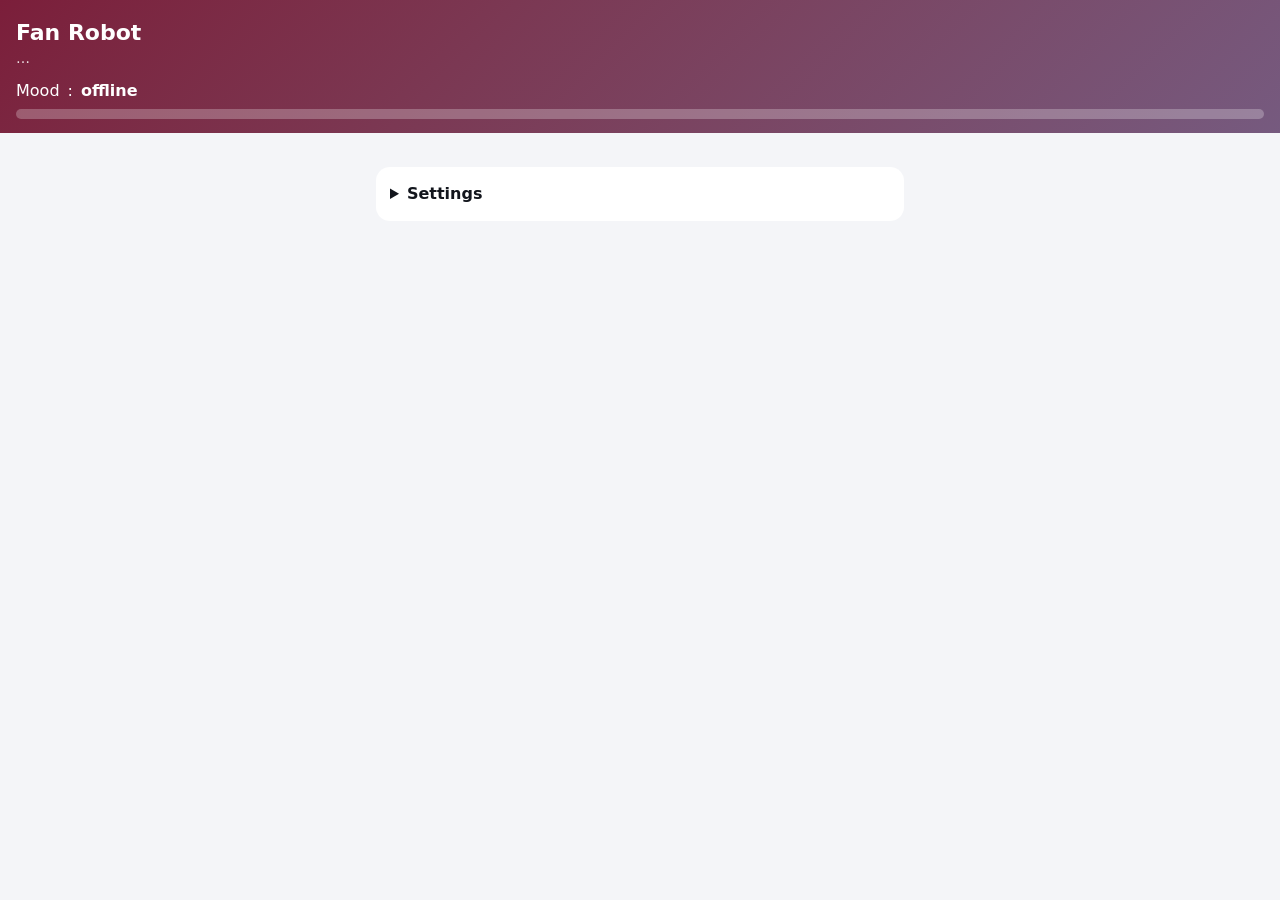
==== fan_robot/static/index.html @ e847e80f "Fan Robot phase 1: team packs, Turkish, emotion engine, lasting mood, phone remote - Renamed the sta" ====
<!doctype html>
<html lang="en">
<head>
<meta charset="utf-8">
<meta name="viewport" content="width=device-width, initial-scale=1, viewport-fit=cover">
<meta name="theme-color" content="#7B1E3A">
<title>Fan Robot</title>
<style>
  :root { --primary:#7B1E3A; --secondary:#6EB4E6; --bg:#f4f5f8; --card:#fff; --text:#12151c; --muted:#5d6577; --line:#0001; }
  @media (prefers-color-scheme: dark) { :root { --bg:#0e1015; --card:#171a22; --text:#eef0f5; --muted:#9aa2b4; --line:#fff2; } }
  * { box-sizing: border-box; }
  body { margin:0; font:16px/1.4 system-ui, -apple-system, sans-serif; background:var(--bg); color:var(--text); }
  header { background:linear-gradient(135deg, var(--primary), color-mix(in srgb, var(--primary) 60%, var(--secondary)));
           color:#fff; padding:18px 16px 14px; padding-top:max(18px, env(safe-area-inset-top)); }
  header h1 { margin:0; font-size:22px; }
  header .sub { opacity:.85; font-size:14px; }
  .mood { margin-top:12px; }
  .meter { height:10px; border-radius:6px; background:#ffffff40; position:relative; overflow:hidden; }
  .meter i { position:absolute; top:0; bottom:0; left:50%; background:#fff; border-radius:6px; transition:all .4s; }
  main { max-width:560px; margin:0 auto; padding:12px 16px 40px; }
  h2 { font-size:13px; text-transform:uppercase; letter-spacing:.06em; color:var(--muted); margin:18px 2px 8px; }
  .grid { display:grid; grid-template-columns:repeat(auto-fill, minmax(140px, 1fr)); gap:10px; }
  .btn { border:0; border-radius:14px; padding:18px 10px; font:600 17px system-ui, sans-serif; color:var(--text);
         background:var(--card); box-shadow:0 1px 0 var(--line); cursor:pointer; touch-action:manipulation; }
  .btn:active { transform:scale(.97); }
  .btn.big { grid-column:1/-1; padding:26px; font-size:26px; background:var(--primary); color:#fff; }
  .btn.us { border-left:6px solid var(--primary); } .btn.them { border-left:6px solid var(--muted); }
  .toast { position:fixed; left:16px; right:16px; bottom:max(16px, env(safe-area-inset-bottom)); margin:auto; max-width:520px;
           background:#111c; color:#fff; padding:12px 14px; border-radius:12px; opacity:0; transition:opacity .3s; pointer-events:none; }
  .toast.on { opacity:1; }
  details { background:var(--card); border-radius:14px; padding:4px 14px; margin-top:22px; }
  summary { padding:12px 0; font-weight:600; cursor:pointer; }
  label { display:block; margin:12px 0 4px; color:var(--muted); font-size:14px; }
  input, select { width:100%; padding:11px; border-radius:10px; border:1px solid var(--line); background:transparent; color:inherit; font-size:16px; }
  .row { display:flex; gap:8px; align-items:center; flex-wrap:wrap; margin:12px 0; }
  .small { color:var(--muted); font-size:14px; }
  .act { border:0; border-radius:10px; padding:11px 16px; background:var(--primary); color:#fff; font-weight:600; font-size:15px; }
  ul { margin:6px 0 12px; padding-left:20px; }
</style>
</head>
<body>
<header>
  <h1 id="title">Fan Robot</h1>
  <div class="sub" id="sub">…</div>
  <div class="mood"><div class="row" style="margin:0 0 6px"><span id="moodLabel">Mood</span>: <b id="moodBand">…</b></div>
    <div class="meter"><i id="meter"></i></div></div>
</header>
<main>
  <div id="groups"></div>

  <details id="settings">
    <summary id="settingsTitle">Settings</summary>
    <label for="team" id="teamLabel">Team</label>
    <select id="team"></select>
    <label for="key"><span id="keyLabel">Gemini API key</span> <span id="keyState"></span></label>
    <input id="key" type="password" autocomplete="off" placeholder="••••">
    <div class="row"><button class="act" id="save">Save</button></div>
    <div class="row"><button class="act" id="record">Record voice lines</button> <span class="small" id="voiceState"></span></div>
    <label id="chantsLabel">Chants</label>
    <ul id="chants"></ul>
    <div class="row"><input id="chantFile" type="file" accept=".wav,.ogg,.mp3,.m4a,.flac,audio/*"></div>
    <div class="row"><button class="act" id="upload">Upload a chant</button></div>
  </details>
</main>
<div class="toast" id="toast"></div>
<script>
const $ = id => document.getElementById(id);
let L = {};                                         // UI strings in the team's language

function toast(msg) { const t = $("toast"); t.textContent = msg; t.classList.add("on"); clearTimeout(t._h); t._h = setTimeout(() => t.classList.remove("on"), 2500); }
function text(el, s) { el.textContent = s ?? ""; }   // never innerHTML with data

async function loadTeam() {
  const t = await (await fetch("team", {cache: "no-store"})).json();
  L = t.locale;
  document.documentElement.lang = t.language;
  const c = t.colors || {};
  if (c.primary) { document.documentElement.style.setProperty("--primary", c.primary); document.querySelector("meta[name=theme-color]").content = c.primary; }
  if (c.secondary) document.documentElement.style.setProperty("--secondary", c.secondary);
  text($("title"), L.title); document.title = `${L.title} · ${t.name}`; text($("sub"), t.name);
  text($("moodLabel"), L.mood); text($("settingsTitle"), L.settings); text($("teamLabel"), L.team);
  text($("keyLabel"), L.gemini_key); text($("save"), L.save); text($("record"), L.record_voice);
  text($("chantsLabel"), L.chants); text($("upload"), L.upload_chant);
  const groups = $("groups"); groups.replaceChildren();
  for (const [group, moments] of Object.entries(t.groups)) {
    const h = document.createElement("h2"); text(h, L.groups[group]); groups.append(h);
    const grid = document.createElement("div"); grid.className = "grid";
    for (const m of moments) {
      const b = document.createElement("button");
      b.className = "btn" + (m === "goal_us" ? " big" : group === "us" ? " us" : group === "them" ? " them" : "");
      text(b, L.moments[m] || m);
      b.onclick = () => send(m);
      grid.append(b);
    }
    groups.append(grid);
  }
  const sel = $("team"); sel.replaceChildren();
  for (const [id, name] of Object.entries(t.teams)) { const o = new Option(name, id, false, id === t.id); sel.append(o); }
  const list = $("chants"); list.replaceChildren();
  if (!t.chants.length) { const li = document.createElement("li"); text(li, L.no_chants); list.append(li); }
  for (const c of t.chants) { const li = document.createElement("li"); text(li, c); list.append(li); }
  text($("voiceState"), `${t.voice_clips}/${t.voice_lines}`);
}

async function send(moment) {
  if (navigator.vibrate) navigator.vibrate(30);
  try {
    const r = await fetch("moment", {method: "POST", headers: {"Content-Type": "application/json"}, body: JSON.stringify({moment})});
    const j = await r.json();
    toast(j.ok ? (j.line || L.moments[moment]) : (j.error || "…"));
  } catch { toast(L.offline); }
}

async function poll() {
  try {
    const s = await (await fetch("status", {cache: "no-store"})).json();
    text($("moodBand"), (L.moods || {})[s.band] || s.band);
    const v = Math.max(-1, Math.min(1, s.mood)), m = $("meter");
    m.style.left = v >= 0 ? "50%" : `${50 + v * 50}%`; m.style.width = `${Math.abs(v) * 50}%`;
    if (s.job && s.job.state === "running") text($("voiceState"), `${s.job.done}/${s.job.total}…`);
    else if (s.job && s.job.state !== "idle") text($("voiceState"), s.job.message);
  } catch { text($("moodBand"), L.offline || "offline"); }
  setTimeout(poll, 1500);                            // sequential: never two requests in flight
}

async function loadSettings() {
  const s = await (await fetch("settings")).json();
  text($("keyState"), s.GEMINI_API_KEY ? L.key_saved : L.key_missing);
}

$("save").onclick = async () => {
  const body = {TEAM: $("team").value, GEMINI_API_KEY: $("key").value};
  const r = await (await fetch("settings", {method: "POST", headers: {"Content-Type": "application/json"}, body: JSON.stringify(body)})).json();
  $("key").value = ""; toast(r.ok ? L.saved : r.error); await loadTeam(); await loadSettings();
};
$("record").onclick = async () => {
  const r = await (await fetch("voice/record", {method: "POST"})).json();
  if (!r.ok) toast(r.error);
};
$("upload").onclick = async () => {
  const f = $("chantFile").files[0]; if (!f) return;
  const r = await (await fetch("chants?name=" + encodeURIComponent(f.name), {method: "POST", body: f})).json();
  toast(r.ok ? r.name : r.error); loadTeam();
};

loadTeam().then(loadSettings); poll();
</script>
</body>
</html>
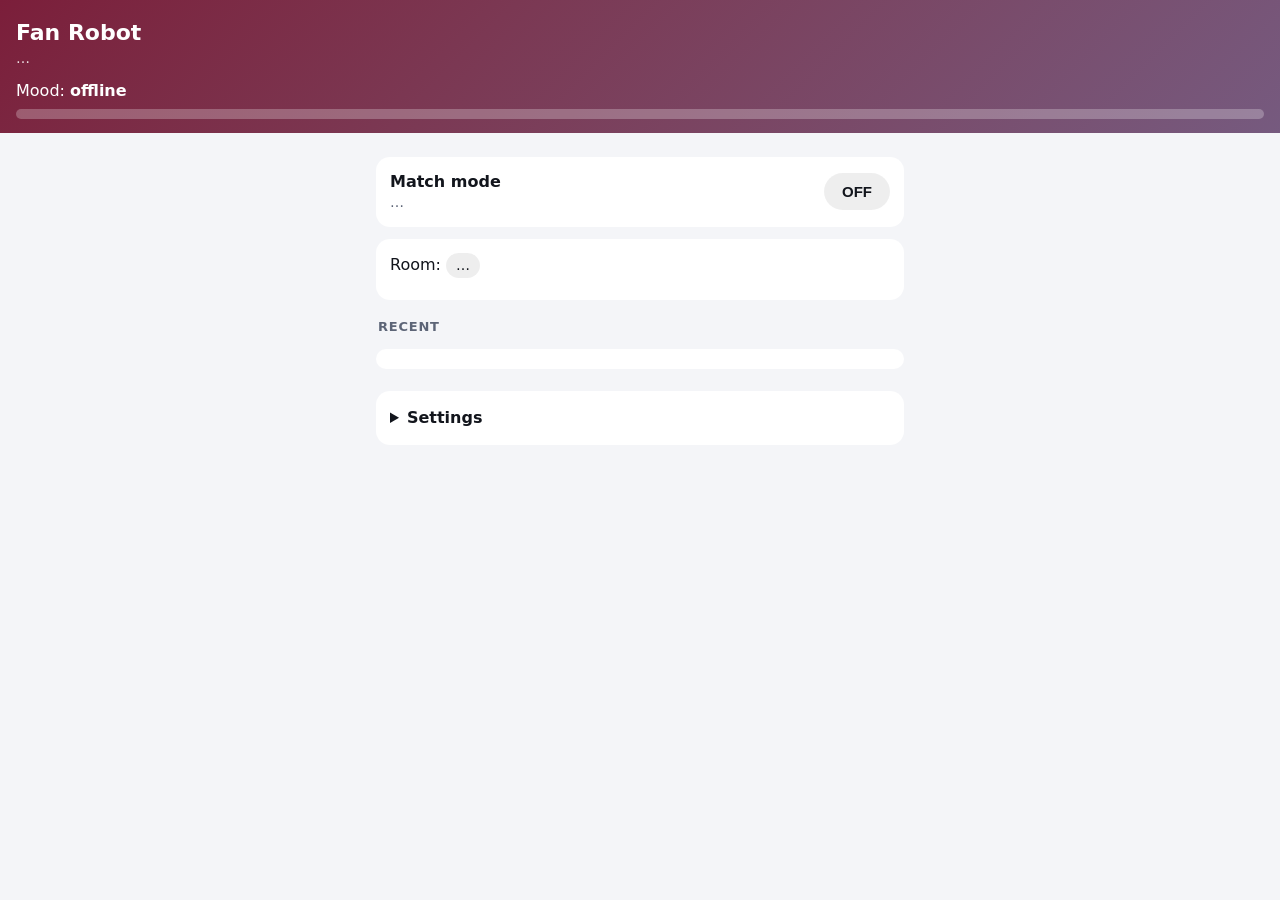
==== commit 4c7e85be: "Fan Robot phase 2: sense the room's mood, confirm with the live score - room.py: learns the room's n" ====
--- a/fan_robot/static/index.html
+++ b/fan_robot/static/index.html
@@ -36,17 +36,35 @@
   .small { color:var(--muted); font-size:14px; }
   .act { border:0; border-radius:10px; padding:11px 16px; background:var(--primary); color:#fff; font-weight:600; font-size:15px; }
   ul { margin:6px 0 12px; padding-left:20px; }
+  .card { background:var(--card); border-radius:14px; padding:14px; margin-top:12px; }
+  .watch { display:flex; align-items:center; justify-content:space-between; gap:12px; }
+  .switch { border:0; border-radius:999px; padding:10px 18px; font-weight:700; font-size:15px; background:var(--line); color:var(--text); }
+  .switch.on { background:var(--primary); color:#fff; }
+  .score { font-size:22px; font-weight:700; }
+  .pill { display:inline-block; padding:3px 10px; border-radius:999px; background:var(--line); font-size:14px; }
+  .recent { list-style:none; padding:10px 14px; } .recent li { margin:4px 0; } .recent .small { margin-left:6px; }
 </style>
 </head>
 <body>
 <header>
   <h1 id="title">Fan Robot</h1>
   <div class="sub" id="sub">…</div>
-  <div class="mood"><div class="row" style="margin:0 0 6px"><span id="moodLabel">Mood</span>: <b id="moodBand">…</b></div>
+  <div class="mood"><div style="margin:0 0 6px"><span id="moodLabel">Mood</span>: <b id="moodBand">…</b></div>
     <div class="meter"><i id="meter"></i></div></div>
 </header>
 <main>
+  <div class="card watch">
+    <div><b id="watchLabel">Match mode</b><div class="small" id="watchState">…</div></div>
+    <button class="switch" id="watchBtn">OFF</button>
+  </div>
+  <div class="card">
+    <div><span id="roomLabel">Room</span>: <span class="pill" id="roomMood">…</span>
+      <span class="small" id="roomLevel"></span></div>
+    <div id="matchBox" class="small" style="margin-top:8px"></div>
+  </div>
   <div id="groups"></div>
+  <h2 id="recentLabel">Recent</h2>
+  <ul class="recent card" id="recent"></ul>
 
   <details id="settings">
     <summary id="settingsTitle">Settings</summary>
@@ -54,7 +72,10 @@
     <select id="team"></select>
     <label for="key"><span id="keyLabel">Gemini API key</span> <span id="keyState"></span></label>
     <input id="key" type="password" autocomplete="off" placeholder="••••">
+    <label for="apiKey"><span id="apiKeyLabel">API-Football key</span> <span id="apiKeyState"></span></label>
+    <input id="apiKey" type="password" autocomplete="off" placeholder="••••">
     <div class="row"><button class="act" id="save">Save</button></div>
+    <div class="row"><button class="act" id="listenModel">Download listening model</button> <span class="small" id="modelState"></span></div>
     <div class="row"><button class="act" id="record">Record voice lines</button> <span class="small" id="voiceState"></span></div>
     <label id="chantsLabel">Chants</label>
     <ul id="chants"></ul>
@@ -66,6 +87,9 @@
 <script>
 const $ = id => document.getElementById(id);
 let L = {};                                         // UI strings in the team's language
+let watchOn = false;
+let lang = "en";                                    // times and dates in the team's language
+const clock = sec => new Date(sec * 1000).toLocaleTimeString(lang, {hour: "2-digit", minute: "2-digit"});
 
 function toast(msg) { const t = $("toast"); t.textContent = msg; t.classList.add("on"); clearTimeout(t._h); t._h = setTimeout(() => t.classList.remove("on"), 2500); }
 function text(el, s) { el.textContent = s ?? ""; }   // never innerHTML with data
@@ -73,7 +97,7 @@
 async function loadTeam() {
   const t = await (await fetch("team", {cache: "no-store"})).json();
   L = t.locale;
-  document.documentElement.lang = t.language;
+  document.documentElement.lang = lang = t.language;
   const c = t.colors || {};
   if (c.primary) { document.documentElement.style.setProperty("--primary", c.primary); document.querySelector("meta[name=theme-color]").content = c.primary; }
   if (c.secondary) document.documentElement.style.setProperty("--secondary", c.secondary);
@@ -81,6 +105,8 @@
   text($("moodLabel"), L.mood); text($("settingsTitle"), L.settings); text($("teamLabel"), L.team);
   text($("keyLabel"), L.gemini_key); text($("save"), L.save); text($("record"), L.record_voice);
   text($("chantsLabel"), L.chants); text($("upload"), L.upload_chant);
+  text($("watchLabel"), L.watch); text($("roomLabel"), L.room); text($("recentLabel"), L.recent);
+  text($("apiKeyLabel"), L.api_key); text($("listenModel"), L.listen_model);
   const groups = $("groups"); groups.replaceChildren();
   for (const [group, moments] of Object.entries(t.groups)) {
     const h = document.createElement("h2"); text(h, L.groups[group]); groups.append(h);
@@ -117,8 +143,28 @@
     text($("moodBand"), (L.moods || {})[s.band] || s.band);
     const v = Math.max(-1, Math.min(1, s.mood)), m = $("meter");
     m.style.left = v >= 0 ? "50%" : `${50 + v * 50}%`; m.style.width = `${Math.abs(v) * 50}%`;
-    if (s.job && s.job.state === "running") text($("voiceState"), `${s.job.done}/${s.job.total}…`);
-    else if (s.job && s.job.state !== "idle") text($("voiceState"), s.job.message);
+    const jobEl = s.job && s.job.name === "listen-model" ? $("modelState") : $("voiceState");
+    if (s.job && s.job.state === "running") text(jobEl, s.job.total ? `${Math.round(100 * s.job.done / s.job.total)}%` : "…");
+    else if (s.job && s.job.state !== "idle") text(jobEl, s.job.message);
+    watchOn = !!s.watch;
+    const b = $("watchBtn"); b.classList.toggle("on", s.listening); text(b, s.listening ? "ON" : "OFF");
+    text($("watchState"), s.listening ? L.watch_on : L.watch_off);
+    text($("roomMood"), (L.room_moods || {})[s.room_mood] || s.room_mood);
+    text($("roomLevel"), s.listening && s.room_level != null ? `${s.room_level > 0 ? "+" : ""}${s.room_level} dB` : "");
+    const match = s.match, box = $("matchBox");
+    if (match && match.kickoff) {
+      const ko = clock(match.kickoff);
+      const sc = match.score ? `${match.score[0]} - ${match.score[1]}` : ko;
+      text(box, `${L.match}: ${match.opponent || "?"} · ${sc}${match.minute ? ` · ${match.minute}'` : ""} · ${match.requests_today} ${L.requests}${match.error ? " · " + match.error : ""}`);
+    } else text(box, match ? `${L.no_match}${match.error ? " · " + match.error : ""}` : "");
+    const ul = $("recent"); ul.replaceChildren();
+    for (const r of s.recent || []) {
+      const li = document.createElement("li");
+      const t = clock(r.at);
+      text(li, `${t}  ${(L.moments || {})[r.moment] || r.moment}`);
+      const src = document.createElement("span"); src.className = "small"; text(src, (L.sources || {})[r.source] || r.source);
+      li.append(src); ul.append(li);
+    }
   } catch { text($("moodBand"), L.offline || "offline"); }
   setTimeout(poll, 1500);                            // sequential: never two requests in flight
 }
@@ -126,15 +172,23 @@
 async function loadSettings() {
   const s = await (await fetch("settings")).json();
   text($("keyState"), s.GEMINI_API_KEY ? L.key_saved : L.key_missing);
+  text($("apiKeyState"), s.API_FOOTBALL_KEY ? L.key_saved : L.key_missing);
 }
 
 $("save").onclick = async () => {
-  const body = {TEAM: $("team").value, GEMINI_API_KEY: $("key").value};
+  const body = {TEAM: $("team").value, GEMINI_API_KEY: $("key").value, API_FOOTBALL_KEY: $("apiKey").value};
   const r = await (await fetch("settings", {method: "POST", headers: {"Content-Type": "application/json"}, body: JSON.stringify(body)})).json();
-  $("key").value = ""; toast(r.ok ? L.saved : r.error); await loadTeam(); await loadSettings();
+  $("key").value = ""; $("apiKey").value = ""; toast(r.ok ? L.saved : r.error); await loadTeam(); await loadSettings();
 };
 $("record").onclick = async () => {
   const r = await (await fetch("voice/record", {method: "POST"})).json();
+  if (!r.ok) toast(r.error);
+};
+$("watchBtn").onclick = async () => {
+  await fetch("watch", {method: "POST", headers: {"Content-Type": "application/json"}, body: JSON.stringify({on: !watchOn})});
+};
+$("listenModel").onclick = async () => {
+  const r = await (await fetch("listen-model", {method: "POST"})).json();
   if (!r.ok) toast(r.error);
 };
 $("upload").onclick = async () => {
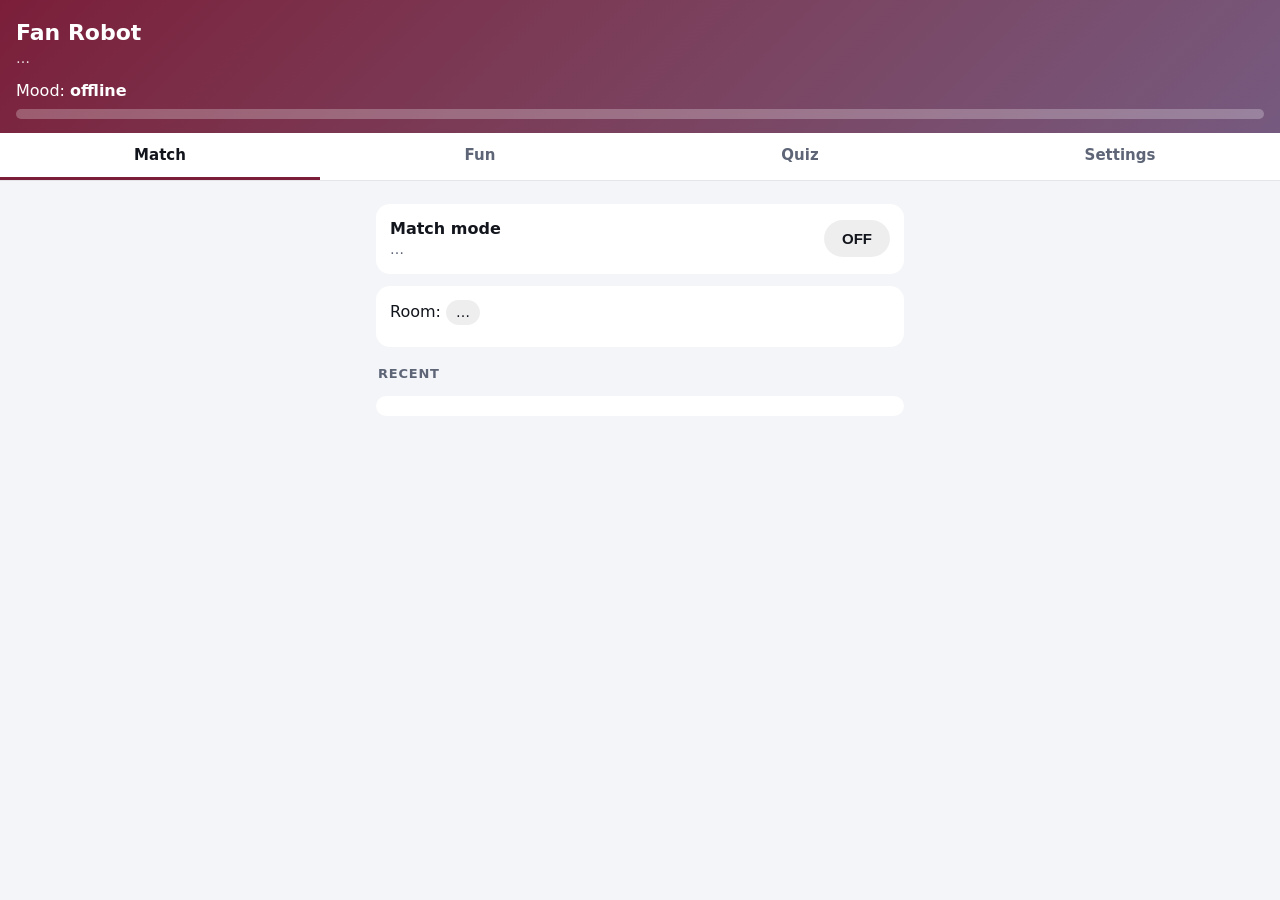
==== commit bc22b70e: "Fan Robot phase 3: jokes with timing, your clips with dance and fan moves, phone quiz - performer: s" ====
--- a/fan_robot/static/index.html
+++ b/fan_robot/static/index.html
@@ -6,7 +6,7 @@
 <meta name="theme-color" content="#7B1E3A">
 <title>Fan Robot</title>
 <style>
-  :root { --primary:#7B1E3A; --secondary:#6EB4E6; --bg:#f4f5f8; --card:#fff; --text:#12151c; --muted:#5d6577; --line:#0001; }
+  :root { --primary:#7B1E3A; --secondary:#6EB4E6; --bg:#f4f5f8; --card:#fff; --text:#12151c; --muted:#5d6577; --line:#0001; --ok:#1f9d55; --bad:#c0392b; }
   @media (prefers-color-scheme: dark) { :root { --bg:#0e1015; --card:#171a22; --text:#eef0f5; --muted:#9aa2b4; --line:#fff2; } }
   * { box-sizing: border-box; }
   body { margin:0; font:16px/1.4 system-ui, -apple-system, sans-serif; background:var(--bg); color:var(--text); }
@@ -17,7 +17,11 @@
   .mood { margin-top:12px; }
   .meter { height:10px; border-radius:6px; background:#ffffff40; position:relative; overflow:hidden; }
   .meter i { position:absolute; top:0; bottom:0; left:50%; background:#fff; border-radius:6px; transition:all .4s; }
-  main { max-width:560px; margin:0 auto; padding:12px 16px 40px; }
+  nav { position:sticky; top:0; z-index:5; display:flex; background:var(--card); box-shadow:0 1px 0 var(--line); }
+  nav button { flex:1; border:0; background:none; color:var(--muted); padding:13px 4px; font:600 15px system-ui, sans-serif; border-bottom:3px solid transparent; }
+  nav button.on { color:var(--text); border-bottom-color:var(--primary); }
+  main { max-width:560px; margin:0 auto; padding:12px 16px 110px; }
+  section[hidden] { display:none; }
   h2 { font-size:13px; text-transform:uppercase; letter-spacing:.06em; color:var(--muted); margin:18px 2px 8px; }
   .grid { display:grid; grid-template-columns:repeat(auto-fill, minmax(140px, 1fr)); gap:10px; }
   .btn { border:0; border-radius:14px; padding:18px 10px; font:600 17px system-ui, sans-serif; color:var(--text);
@@ -26,23 +30,47 @@
   .btn.big { grid-column:1/-1; padding:26px; font-size:26px; background:var(--primary); color:#fff; }
   .btn.us { border-left:6px solid var(--primary); } .btn.them { border-left:6px solid var(--muted); }
   .toast { position:fixed; left:16px; right:16px; bottom:max(16px, env(safe-area-inset-bottom)); margin:auto; max-width:520px;
-           background:#111c; color:#fff; padding:12px 14px; border-radius:12px; opacity:0; transition:opacity .3s; pointer-events:none; }
+           background:#111c; color:#fff; padding:12px 14px; border-radius:12px; opacity:0; transition:opacity .3s; pointer-events:none; z-index:20; }
   .toast.on { opacity:1; }
-  details { background:var(--card); border-radius:14px; padding:4px 14px; margin-top:22px; }
-  summary { padding:12px 0; font-weight:600; cursor:pointer; }
+  .offer { position:fixed; left:16px; right:16px; bottom:max(16px, env(safe-area-inset-bottom)); margin:auto; max-width:520px; z-index:10;
+           background:var(--primary); color:#fff; padding:14px; border-radius:14px; box-shadow:0 8px 30px #0005; }
+  .offer[hidden] { display:none; }
+  .offer .row { margin:10px 0 0; } .offer button { flex:1; border:0; border-radius:10px; padding:12px; font-weight:700; font-size:16px; }
   label { display:block; margin:12px 0 4px; color:var(--muted); font-size:14px; }
+  label.check { display:flex; gap:10px; align-items:flex-start; color:var(--text); }
+  label.check input { width:auto; margin-top:3px; }
   input, select { width:100%; padding:11px; border-radius:10px; border:1px solid var(--line); background:transparent; color:inherit; font-size:16px; }
+  select option { color:#000; }
   .row { display:flex; gap:8px; align-items:center; flex-wrap:wrap; margin:12px 0; }
   .small { color:var(--muted); font-size:14px; }
   .act { border:0; border-radius:10px; padding:11px 16px; background:var(--primary); color:#fff; font-weight:600; font-size:15px; }
+  .act.light { background:var(--line); color:var(--text); }
   ul { margin:6px 0 12px; padding-left:20px; }
   .card { background:var(--card); border-radius:14px; padding:14px; margin-top:12px; }
-  .watch { display:flex; align-items:center; justify-content:space-between; gap:12px; }
+  .watch, .playing { display:flex; align-items:center; justify-content:space-between; gap:12px; }
   .switch { border:0; border-radius:999px; padding:10px 18px; font-weight:700; font-size:15px; background:var(--line); color:var(--text); }
   .switch.on { background:var(--primary); color:#fff; }
-  .score { font-size:22px; font-weight:700; }
   .pill { display:inline-block; padding:3px 10px; border-radius:999px; background:var(--line); font-size:14px; }
   .recent { list-style:none; padding:10px 14px; } .recent li { margin:4px 0; } .recent .small { margin-left:6px; }
+  .thumbs button { border:0; background:var(--line); border-radius:10px; padding:8px 14px; font-size:18px; }
+  .clips { list-style:none; padding:0; margin:0; }
+  .clips li { display:flex; gap:8px; align-items:center; padding:9px 0; border-bottom:1px solid var(--line); }
+  .clips li:last-child { border-bottom:0; }
+  .clips .name { flex:1; min-width:0; overflow:hidden; text-overflow:ellipsis; white-space:nowrap; }
+  .clips button { border:0; border-radius:8px; padding:7px 10px; background:var(--line); color:var(--text); }
+  .clips select { width:auto; padding:6px; font-size:14px; }
+  .question { font-size:21px; font-weight:700; margin:4px 0 12px; }
+  .options { display:grid; gap:10px; }
+  .options button { text-align:left; border:2px solid transparent; border-radius:14px; padding:16px; font:600 18px system-ui, sans-serif;
+                    background:var(--card); color:var(--text); box-shadow:0 1px 0 var(--line); }
+  .options button b { display:inline-block; width:28px; color:var(--primary); }
+  .options button.mine { border-color:var(--primary); }
+  .options button.right { background:var(--ok); color:#fff; } .options button.right b { color:#fff; }
+  .options button.wrong { background:var(--bad); color:#fff; } .options button.wrong b { color:#fff; }
+  .timer { height:8px; border-radius:6px; background:var(--line); overflow:hidden; margin:10px 0; }
+  .timer i { display:block; height:100%; background:var(--primary); transition:width .6s linear; }
+  .board { list-style:none; padding:0; margin:0; } .board li { display:flex; justify-content:space-between; padding:6px 0; }
+  a { color:var(--primary); }
 </style>
 </head>
 <body>
@@ -52,95 +80,187 @@
   <div class="mood"><div style="margin:0 0 6px"><span id="moodLabel">Mood</span>: <b id="moodBand">…</b></div>
     <div class="meter"><i id="meter"></i></div></div>
 </header>
+<nav id="tabs">
+  <button data-tab="match" class="on">Match</button><button data-tab="fun">Fun</button>
+  <button data-tab="quiz">Quiz</button><button data-tab="settings">Settings</button>
+</nav>
 <main>
-  <div class="card watch">
-    <div><b id="watchLabel">Match mode</b><div class="small" id="watchState">…</div></div>
-    <button class="switch" id="watchBtn">OFF</button>
-  </div>
-  <div class="card">
-    <div><span id="roomLabel">Room</span>: <span class="pill" id="roomMood">…</span>
-      <span class="small" id="roomLevel"></span></div>
-    <div id="matchBox" class="small" style="margin-top:8px"></div>
-  </div>
-  <div id="groups"></div>
-  <h2 id="recentLabel">Recent</h2>
-  <ul class="recent card" id="recent"></ul>
-
-  <details id="settings">
-    <summary id="settingsTitle">Settings</summary>
-    <label for="team" id="teamLabel">Team</label>
-    <select id="team"></select>
-    <label for="key"><span id="keyLabel">Gemini API key</span> <span id="keyState"></span></label>
-    <input id="key" type="password" autocomplete="off" placeholder="••••">
-    <label for="apiKey"><span id="apiKeyLabel">API-Football key</span> <span id="apiKeyState"></span></label>
-    <input id="apiKey" type="password" autocomplete="off" placeholder="••••">
-    <div class="row"><button class="act" id="save">Save</button></div>
-    <div class="row"><button class="act" id="listenModel">Download listening model</button> <span class="small" id="modelState"></span></div>
-    <div class="row"><button class="act" id="record">Record voice lines</button> <span class="small" id="voiceState"></span></div>
-    <label id="chantsLabel">Chants</label>
-    <ul id="chants"></ul>
-    <div class="row"><input id="chantFile" type="file" accept=".wav,.ogg,.mp3,.m4a,.flac,audio/*"></div>
-    <div class="row"><button class="act" id="upload">Upload a chant</button></div>
-  </details>
+  <section id="tab-match">
+    <div class="card watch">
+      <div><b id="watchLabel">Match mode</b><div class="small" id="watchState">…</div></div>
+      <button class="switch" id="watchBtn">OFF</button>
+    </div>
+    <div class="card">
+      <div><span id="roomLabel">Room</span>: <span class="pill" id="roomMood">…</span>
+        <span class="small" id="roomLevel"></span></div>
+      <div id="matchBox" class="small" style="margin-top:8px"></div>
+    </div>
+    <div id="groups"></div>
+    <h2 id="recentLabel">Recent</h2>
+    <ul class="recent card" id="recent"></ul>
+  </section>
+
+  <section id="tab-fun" hidden>
+    <div class="card playing">
+      <div><span class="small" id="nowLabel">Now</span><div id="nowTitle"><b>…</b></div></div>
+      <button class="act" id="stopBtn">Stop</button>
+    </div>
+    <div class="grid" style="margin-top:12px">
+      <button class="btn big" id="jokeBtn">Joke</button>
+      <button class="btn" id="musicBtn">Music</button>
+      <button class="btn" id="matchClipBtn">Match</button>
+      <button class="btn" id="chantBtn">Chant</button>
+    </div>
+    <div class="card" id="jokeCard" hidden>
+      <div class="small" id="lastJokeLabel">Last joke</div>
+      <div id="jokeText" style="margin:6px 0 10px"></div>
+      <div class="row thumbs"><button id="jokeUp">👍</button><button id="jokeDown">👎</button></div>
+    </div>
+    <h2 id="libraryLabel">My clips</h2>
+    <div class="card"><ul class="clips" id="funClips"></ul></div>
+  </section>
+
+  <section id="tab-quiz" hidden>
+    <div class="card" id="joinCard">
+      <label for="playerName" id="nameLabel">Your name</label>
+      <div class="row" style="margin-top:0"><input id="playerName" maxlength="20" style="flex:1"><button class="act" id="joinBtn">Join</button></div>
+    </div>
+    <div class="card" id="quizCard">
+      <div class="small" id="quizInfo"></div>
+      <div class="question" id="question"></div>
+      <div class="timer" id="timerBar" hidden><i id="timer"></i></div>
+      <div class="options" id="options"></div>
+      <div id="explain" class="small" style="margin-top:12px"></div>
+      <div class="row" id="quizControls">
+        <select id="quizN" style="width:auto"><option>5</option><option>10</option></select>
+        <button class="act" id="quizStart">Start</button>
+        <button class="act light" id="quizStop">End</button>
+      </div>
+    </div>
+    <h2 id="boardLabel">Leaderboard</h2>
+    <div class="card"><ul class="board" id="board"></ul></div>
+  </section>
+
+  <section id="tab-settings" hidden>
+    <div class="card">
+      <label for="team" id="teamLabel">Team</label>
+      <select id="team"></select>
+      <label for="key"><span id="keyLabel">Gemini API key</span> <span id="keyState"></span></label>
+      <input id="key" type="password" autocomplete="off" placeholder="••••">
+      <label for="apiKey"><span id="apiKeyLabel">API-Football key</span> <span id="apiKeyState"></span></label>
+      <input id="apiKey" type="password" autocomplete="off" placeholder="••••">
+      <label for="latency"><span id="latencyLabel">Speaker delay</span>: <b id="latencyValue"></b></label>
+      <input id="latency" type="range" min="0" max="0.5" step="0.01">
+      <label class="check"><input type="checkbox" id="offers"> <span id="offersLabel">Offers</span></label>
+      <div class="row"><button class="act" id="save">Save</button></div>
+      <div class="row"><button class="act" id="listenModel">Download listening model</button> <span class="small" id="modelState"></span></div>
+      <div class="row"><button class="act" id="record">Record voice lines</button> <span class="small" id="voiceState"></span></div>
+      <div class="small" id="packInfo"></div>
+      <ul class="small" id="packProblems"></ul>
+    </div>
+    <h2 id="clipsTitle">My clips</h2>
+    <div class="card">
+      <label for="clipFiles" id="filesLabel">Audio files</label>
+      <input id="clipFiles" type="file" multiple accept=".wav,.ogg,.mp3,.m4a,.flac,.opus,.aac,audio/*">
+      <label for="clipCsv" id="csvLabel">Clip list (CSV)</label>
+      <input id="clipCsv" type="file" accept=".csv,text/csv">
+      <label for="defaultType" id="defaultTypeLabel">Type</label>
+      <select id="defaultType"></select>
+      <label class="check"><input type="checkbox" id="own"> <span id="ownLabel">I own these</span></label>
+      <div class="row"><button class="act" id="uploadClips">Upload</button> <span class="small" id="uploadState"></span></div>
+      <div class="small" id="usedLabel"></div>
+      <ul class="clips" id="clipList"></ul>
+    </div>
+  </section>
 </main>
+<div class="offer" id="offer" hidden>
+  <div id="offerLine"></div>
+  <div class="row"><button id="offerYes">Yes</button><button id="offerNo">No</button></div>
+</div>
 <div class="toast" id="toast"></div>
 <script>
 const $ = id => document.getElementById(id);
 let L = {};                                         // UI strings in the team's language
-let watchOn = false;
-let lang = "en";                                    // times and dates in the team's language
+let watchOn = false, lang = "en", tab = "match", clips = [], lastJoke = null, quizPhase = "idle";
+let player = localStorage.getItem("fanPlayer") || "", dismissedOffer = "";
 const clock = sec => new Date(sec * 1000).toLocaleTimeString(lang, {hour: "2-digit", minute: "2-digit"});
-
-function toast(msg) { const t = $("toast"); t.textContent = msg; t.classList.add("on"); clearTimeout(t._h); t._h = setTimeout(() => t.classList.remove("on"), 2500); }
+const sub = (o, k, d) => (o || {})[k] ?? d ?? k;
+
+function toast(msg) { const t = $("toast"); t.textContent = msg; t.classList.add("on"); clearTimeout(t._h); t._h = setTimeout(() => t.classList.remove("on"), 2800); }
 function text(el, s) { el.textContent = s ?? ""; }   // never innerHTML with data
-
+function el(tag, cls, s) { const e = document.createElement(tag); if (cls) e.className = cls; if (s != null) e.textContent = s; return e; }
+async function api(path, body, method) {
+  const r = await fetch(path, body === undefined && !method ? {cache: "no-store"} :
+    {method: method || "POST", headers: {"Content-Type": "application/json"}, body: body === undefined ? undefined : JSON.stringify(body)});
+  return r.json();
+}
+
+// ---- tabs ----
+function showTab(name) {
+  tab = name;
+  for (const b of $("tabs").children) b.classList.toggle("on", b.dataset.tab === name);
+  for (const s of document.querySelectorAll("main > section")) s.hidden = s.id !== "tab-" + name;
+  if (name === "quiz") pollQuiz();
+  if (name === "fun" || name === "settings") loadClips();
+}
+for (const b of $("tabs").children) b.onclick = () => showTab(b.dataset.tab);
+
+// ---- team and strings ----
 async function loadTeam() {
-  const t = await (await fetch("team", {cache: "no-store"})).json();
+  const t = await api("team");
   L = t.locale;
   document.documentElement.lang = lang = t.language;
   const c = t.colors || {};
   if (c.primary) { document.documentElement.style.setProperty("--primary", c.primary); document.querySelector("meta[name=theme-color]").content = c.primary; }
   if (c.secondary) document.documentElement.style.setProperty("--secondary", c.secondary);
   text($("title"), L.title); document.title = `${L.title} · ${t.name}`; text($("sub"), t.name);
-  text($("moodLabel"), L.mood); text($("settingsTitle"), L.settings); text($("teamLabel"), L.team);
-  text($("keyLabel"), L.gemini_key); text($("save"), L.save); text($("record"), L.record_voice);
-  text($("chantsLabel"), L.chants); text($("upload"), L.upload_chant);
-  text($("watchLabel"), L.watch); text($("roomLabel"), L.room); text($("recentLabel"), L.recent);
-  text($("apiKeyLabel"), L.api_key); text($("listenModel"), L.listen_model);
+  for (const b of $("tabs").children) text(b, sub(L.tabs, b.dataset.tab));
+  const strings = {moodLabel: L.mood, teamLabel: L.team, keyLabel: L.gemini_key, save: L.save, record: L.record_voice,
+    watchLabel: L.watch, roomLabel: L.room, recentLabel: L.recent, apiKeyLabel: L.api_key, listenModel: L.listen_model,
+    latencyLabel: L.latency, offersLabel: L.offers, offerYes: L.offer_yes, offerNo: L.offer_no,
+    nowLabel: sub(L.fun, "now"), stopBtn: sub(L.fun, "stop"), jokeBtn: sub(L.fun, "joke"), musicBtn: sub(L.fun, "music"),
+    matchClipBtn: sub(L.fun, "match"), chantBtn: sub(L.fun, "chant"), lastJokeLabel: sub(L.fun, "last_joke"),
+    libraryLabel: sub(L.fun, "library"), nameLabel: sub(L.quiz, "name"), joinBtn: sub(L.quiz, "join"),
+    quizStart: sub(L.quiz, "start"), quizStop: sub(L.quiz, "stop"), boardLabel: sub(L.quiz, "leaderboard"),
+    clipsTitle: sub(L.clips, "title"), filesLabel: sub(L.clips, "files"), csvLabel: sub(L.clips, "csv"),
+    defaultTypeLabel: sub(L.clips, "default_type"), ownLabel: sub(L.clips, "own"), uploadClips: sub(L.clips, "upload")};
+  for (const [id, s] of Object.entries(strings)) text($(id), s);
   const groups = $("groups"); groups.replaceChildren();
   for (const [group, moments] of Object.entries(t.groups)) {
-    const h = document.createElement("h2"); text(h, L.groups[group]); groups.append(h);
-    const grid = document.createElement("div"); grid.className = "grid";
+    groups.append(el("h2", "", L.groups[group]));
+    const grid = el("div", "grid");
     for (const m of moments) {
-      const b = document.createElement("button");
-      b.className = "btn" + (m === "goal_us" ? " big" : group === "us" ? " us" : group === "them" ? " them" : "");
-      text(b, L.moments[m] || m);
+      const b = el("button", "btn" + (m === "goal_us" ? " big" : group === "us" ? " us" : group === "them" ? " them" : ""), L.moments[m] || m);
       b.onclick = () => send(m);
       grid.append(b);
     }
     groups.append(grid);
   }
   const sel = $("team"); sel.replaceChildren();
-  for (const [id, name] of Object.entries(t.teams)) { const o = new Option(name, id, false, id === t.id); sel.append(o); }
-  const list = $("chants"); list.replaceChildren();
-  if (!t.chants.length) { const li = document.createElement("li"); text(li, L.no_chants); list.append(li); }
-  for (const c of t.chants) { const li = document.createElement("li"); text(li, c); list.append(li); }
+  for (const [id, name] of Object.entries(t.teams)) sel.append(new Option(name, id, false, id === t.id));
+  const dt = $("defaultType"); dt.replaceChildren();
+  for (const k of ["chant", "music", "match"]) dt.append(new Option(sub(L.categories, k), k));
   text($("voiceState"), `${t.voice_clips}/${t.voice_lines}`);
+  text($("packInfo"), `${t.jokes} · ${t.quiz} · ${t.knowledge}  (${L.counts || ""})`);
+  const pp = $("packProblems"); pp.replaceChildren();
+  for (const p of t.quiz_problems || []) pp.append(el("li", "", p));
+  $("playerName").value = localStorage.getItem("fanPlayerName") || "";
 }
 
 async function send(moment) {
   if (navigator.vibrate) navigator.vibrate(30);
   try {
-    const r = await fetch("moment", {method: "POST", headers: {"Content-Type": "application/json"}, body: JSON.stringify({moment})});
-    const j = await r.json();
-    toast(j.ok ? (j.line || L.moments[moment]) : (j.error || "…"));
+    const j = await api("moment", {moment});
+    if (moment === "joke" && j.text) showJoke(j);
+    toast(j.ok ? (j.line || j.text || L.moments[moment]) : (j.error || "…"));
   } catch { toast(L.offline); }
 }
 
+// ---- status (all tabs) ----
 async function poll() {
   try {
-    const s = await (await fetch("status", {cache: "no-store"})).json();
-    text($("moodBand"), (L.moods || {})[s.band] || s.band);
+    const s = await api("status");
+    text($("moodBand"), sub(L.moods, s.band));
     const v = Math.max(-1, Math.min(1, s.mood)), m = $("meter");
     m.style.left = v >= 0 ? "50%" : `${50 + v * 50}%`; m.style.width = `${Math.abs(v) * 50}%`;
     const jobEl = s.job && s.job.name === "listen-model" ? $("modelState") : $("voiceState");
@@ -149,53 +269,206 @@
     watchOn = !!s.watch;
     const b = $("watchBtn"); b.classList.toggle("on", s.listening); text(b, s.listening ? "ON" : "OFF");
     text($("watchState"), s.listening ? L.watch_on : L.watch_off);
-    text($("roomMood"), (L.room_moods || {})[s.room_mood] || s.room_mood);
+    text($("roomMood"), sub(L.room_moods, s.room_mood));
     text($("roomLevel"), s.listening && s.room_level != null ? `${s.room_level > 0 ? "+" : ""}${s.room_level} dB` : "");
     const match = s.match, box = $("matchBox");
     if (match && match.kickoff) {
-      const ko = clock(match.kickoff);
-      const sc = match.score ? `${match.score[0]} - ${match.score[1]}` : ko;
+      const sc = match.score ? `${match.score[0]} - ${match.score[1]}` : clock(match.kickoff);
       text(box, `${L.match}: ${match.opponent || "?"} · ${sc}${match.minute ? ` · ${match.minute}'` : ""} · ${match.requests_today} ${L.requests}${match.error ? " · " + match.error : ""}`);
     } else text(box, match ? `${L.no_match}${match.error ? " · " + match.error : ""}` : "");
     const ul = $("recent"); ul.replaceChildren();
     for (const r of s.recent || []) {
-      const li = document.createElement("li");
-      const t = clock(r.at);
-      text(li, `${t}  ${(L.moments || {})[r.moment] || r.moment}`);
-      const src = document.createElement("span"); src.className = "small"; text(src, (L.sources || {})[r.source] || r.source);
-      li.append(src); ul.append(li);
+      const li = el("li", "", `${clock(r.at)}  ${sub(L.moments, r.moment)}`);
+      li.append(el("span", "small", sub(L.sources, r.source))); ul.append(li);
     }
+    const now = s.now_playing;
+    text($("nowTitle"), now ? (now.title || sub(L.moments, now.moment)) : sub(L.fun, "nothing"));
+    const o = s.offer, key = o ? `${o.kind}${o.at}` : "";
+    $("offer").hidden = !o || key === dismissedOffer;
+    if (o) text($("offerLine"), o.line);
+    $("offer").dataset.key = key;
+    if (s.quiz !== quizPhase) { quizPhase = s.quiz; if (s.quiz !== "idle" && tab !== "quiz" && player) showTab("quiz"); }
   } catch { text($("moodBand"), L.offline || "offline"); }
   setTimeout(poll, 1500);                            // sequential: never two requests in flight
 }
 
+async function replyOffer(yes) {
+  dismissedOffer = $("offer").dataset.key; $("offer").hidden = true;
+  const r = await api("offer/reply", {yes});
+  if (r.text) showJoke(r);
+  if (yes && !r.ok && r.error) toast(r.error);
+}
+$("offerYes").onclick = () => replyOffer(true);
+$("offerNo").onclick = () => replyOffer(false);
+
+// ---- fun ----
+function showJoke(j) { lastJoke = j.id; $("jokeCard").hidden = false; text($("jokeText"), j.text); }
+$("jokeBtn").onclick = async () => { const j = await api("joke", {}); if (j.ok || j.text) showJoke(j); else toast(j.error); };
+for (const [id, cat] of [["musicBtn", "music"], ["matchClipBtn", "match"], ["chantBtn", "chant"]])
+  $(id).onclick = async () => { const r = await api("play", {category: cat}); toast(r.ok ? r.title : (r.error === "no clips" ? sub(L.fun, "no_clips") : r.error)); };
+$("stopBtn").onclick = () => api("stop", {});
+$("jokeUp").onclick = () => { api("joke/rate", {up: true, id: lastJoke}); toast("👍"); };
+$("jokeDown").onclick = () => { api("joke/rate", {up: false, id: lastJoke}); toast("👎"); };
+
+async function loadClips() {
+  try { const r = await api("media"); clips = r.items; text($("usedLabel"), `${sub(L.clips, "used")}: ${r.used_mb} MB`); } catch { return; }
+  const fun = $("funClips"); fun.replaceChildren();
+  if (!clips.length) fun.append(el("li", "small", sub(L.fun, "no_clips")));
+  for (const c of clips) {
+    const li = el("li"); li.append(el("span", "name", c.title));
+    li.append(el("span", "small", sub(L.categories, c.category)));
+    const play = el("button", "", "▶"); play.onclick = async () => { const r = await api("play", {id: c.id}); if (!r.ok) toast(r.error); };
+    const up = el("button", "", "👍"); up.onclick = () => { api(`media/${c.id}/rate`, {up: true}); toast("👍"); };
+    li.append(play, up); fun.append(li);
+  }
+  const list = $("clipList"); list.replaceChildren();
+  for (const c of clips) {
+    const li = el("li"); li.append(el("span", "name", c.title));
+    const a = c.analysis;
+    li.append(el("span", "small", a ? (a.bpm ? `${Math.round(a.bpm)} ${sub(L.clips, "bpm")}` : `${Math.round(a.duration_s || 0)}s`) : "…"));
+    const sel = el("select");
+    for (const k of ["chant", "music", "match"]) sel.append(new Option(sub(L.categories, k), k, false, k === c.category));
+    sel.onchange = () => api(`media/${c.id}`, {category: sel.value}, "PATCH");
+    const del = el("button", "", "✕"); del.title = sub(L.clips, "delete");
+    del.onclick = async () => { if (confirm(`${sub(L.clips, "delete")}: ${c.title}?`)) { await api(`media/${c.id}`, undefined, "DELETE"); loadClips(); } };
+    li.append(sel, del); list.append(li);
+  }
+}
+
+// ---- clip upload: the browser decodes each file to 16 kHz mono WAV so the robot can find the beat ----
+function parseCsv(textIn) {
+  const rows = []; let row = [], cell = "", q = false;
+  for (let i = 0; i < textIn.length; i++) {
+    const ch = textIn[i];
+    if (q) { if (ch === '"' && textIn[i + 1] === '"') { cell += '"'; i++; } else if (ch === '"') q = false; else cell += ch; }
+    else if (ch === '"') q = true;
+    else if (ch === "," || ch === ";") { row.push(cell); cell = ""; }
+    else if (ch === "\n" || ch === "\r") { if (ch === "\r" && textIn[i + 1] === "\n") i++; row.push(cell); rows.push(row); row = []; cell = ""; }
+    else cell += ch;
+  }
+  if (cell || row.length) { row.push(cell); rows.push(row); }
+  const head = (rows.shift() || []).map(h => h.trim().toLowerCase());
+  return rows.filter(r => r.some(c => c.trim())).map(r => Object.fromEntries(head.map((h, i) => [h, (r[i] || "").trim()])));
+}
+const TYPE_WORDS = {music: "music", "müzik": "music", muzik: "music", match: "match", "maç": "match", mac: "match", chant: "chant", "tezahürat": "chant", tezahurat: "chant"};
+
+async function decodeTo16k(file) {
+  const AC = window.AudioContext || window.webkitAudioContext;
+  const ctx = new AC();
+  try {
+    const audio = await ctx.decodeAudioData(await file.arrayBuffer());
+    const seconds = Math.min(audio.duration, 600);
+    const off = new OfflineAudioContext(1, Math.ceil(seconds * 16000), 16000);
+    const src = off.createBufferSource(); src.buffer = audio; src.connect(off.destination); src.start();
+    const pcm = (await off.startRendering()).getChannelData(0);
+    const buf = new ArrayBuffer(44 + pcm.length * 2), v = new DataView(buf);
+    const w = (o, s) => { for (let i = 0; i < s.length; i++) v.setUint8(o + i, s.charCodeAt(i)); };
+    w(0, "RIFF"); v.setUint32(4, 36 + pcm.length * 2, true); w(8, "WAVEfmt "); v.setUint32(16, 16, true);
+    v.setUint16(20, 1, true); v.setUint16(22, 1, true); v.setUint32(24, 16000, true); v.setUint32(28, 32000, true);
+    v.setUint16(32, 2, true); v.setUint16(34, 16, true); w(36, "data"); v.setUint32(40, pcm.length * 2, true);
+    for (let i = 0; i < pcm.length; i++) v.setInt16(44 + i * 2, Math.max(-1, Math.min(1, pcm[i])) * 32767, true);
+    return new Blob([buf], {type: "audio/wav"});
+  } finally { ctx.close(); }
+}
+
+$("uploadClips").onclick = async () => {
+  const files = [...$("clipFiles").files];
+  if (!files.length) return;
+  if (!$("own").checked) { toast(sub(L.clips, "need_own")); return; }
+  let meta = {};
+  if ($("clipCsv").files[0]) for (const r of parseCsv(await $("clipCsv").files[0].text())) if (r.file) meta[r.file.toLowerCase()] = r;
+  const btn = $("uploadClips"); btn.disabled = true;
+  let done = 0;
+  for (const f of files) {
+    const m = meta[f.name.toLowerCase()] || {};
+    const params = new URLSearchParams({name: f.name, own: "1", category: TYPE_WORDS[(m.type || "").toLowerCase()] || $("defaultType").value,
+      title: m.title || f.name.replace(/\.[^.]+$/, ""), mood: m.mood || "", when: m.when || "", tags: m.tags || ""});
+    text($("uploadState"), `${done + 1}/${files.length} ${f.name}`);
+    try {
+      const r = await (await fetch("media?" + params, {method: "POST", body: f})).json();
+      if (!r.ok) { toast(`${f.name}: ${r.error}`); continue; }
+      if (!r.item.analysis) {
+        text($("uploadState"), `${done + 1}/${files.length} ${sub(L.clips, "analysing")}…`);
+        try { await fetch(`media/${r.item.id}/analysis`, {method: "POST", body: await decodeTo16k(f)}); }
+        catch (e) { console.warn("no analysis for", f.name, e); }   // still plays, just without the beat
+      }
+      done++;
+    } catch { toast(L.offline); }
+  }
+  text($("uploadState"), `${done}/${files.length} ${sub(L.clips, "done")}`);
+  btn.disabled = false; $("clipFiles").value = ""; loadClips();
+};
+
+// ---- quiz ----
+let quizTimer = null;
+$("joinBtn").onclick = async () => {
+  const name = $("playerName").value.trim(); if (!name) return;
+  const r = await api("quiz/join", {name});
+  if (r.ok) { player = r.player; localStorage.setItem("fanPlayer", player); localStorage.setItem("fanPlayerName", name); pollQuiz(); }
+  else toast(r.error);
+};
+$("quizStart").onclick = async () => { const r = await api("quiz/start", {n: +$("quizN").value}); if (!r.ok) toast(r.error); pollQuiz(); };
+$("quizStop").onclick = async () => { await api("quiz/stop", {}); pollQuiz(); };
+
+async function pollQuiz() {
+  clearTimeout(quizTimer);
+  let s;
+  try { s = await api("quiz/state?player=" + encodeURIComponent(player)); } catch { s = null; }
+  if (s) renderQuiz(s);
+  if (tab === "quiz" || (s && s.phase !== "idle")) quizTimer = setTimeout(pollQuiz, s && s.phase !== "idle" ? 700 : 3000);
+}
+
+function renderQuiz(s) {
+  const Q = L.quiz || {};
+  $("joinCard").hidden = !!s.you;
+  const active = s.phase !== "idle" && s.phase !== "results";
+  $("quizStart").hidden = $("quizN").hidden = active; $("quizStop").hidden = !active;
+  text($("quizInfo"), active ? `${s.index + 1}/${s.total} · ${s.answered}/${s.players} ${Q.answered || ""}${s.you ? ` · ${Q.you}: ${s.you}` : ""}`
+                             : s.available ? `${s.available} ${Q.questions || ""}` : (Q.none || ""));
+  text($("question"), s.paused ? Q.paused : s.question || (s.phase === "results" ? Q.results : active ? "" : Q.waiting));
+  const opts = $("options"); opts.replaceChildren();
+  if (s.options) s.options.forEach((o, i) => {
+    const b = el("button"); b.append(el("b", "", "ABCD"[i]), document.createTextNode(o));
+    if (s.your_answer === i) b.classList.add("mine");
+    if (s.phase === "reveal") { if (i === s.correct) b.classList.add("right"); else if (s.your_answer === i) b.classList.add("wrong"); }
+    b.disabled = s.phase !== "answering" && s.phase !== "asking" || s.your_answer != null || !s.you;
+    b.onclick = async () => { if (navigator.vibrate) navigator.vibrate(20); await api("quiz/answer", {player, choice: i}); pollQuiz(); };
+    opts.append(b);
+  });
+  $("timerBar").hidden = s.phase !== "answering";
+  if (s.time_left != null) $("timer").style.width = `${Math.min(100, s.time_left / 15 * 100)}%`;
+  const ex = $("explain"); ex.replaceChildren();
+  if (s.phase === "reveal") {
+    if (s.explain) ex.append(el("div", "", s.explain));
+    if (s.source) {
+      const line = el("div", "", `${Q.source}: `);
+      if (/^https?:\/\//.test(s.source)) { const a = el("a", "", s.source_title || s.source); a.href = s.source; a.target = "_blank"; a.rel = "noopener"; line.append(a); }
+      else line.append(document.createTextNode(s.source));
+      ex.append(line);
+    }
+  }
+  const board = $("board"); board.replaceChildren();
+  for (const p of s.leaderboard || []) { const li = el("li"); li.append(el("span", "", p.name), el("b", "", `${p.score} ${Q.points || ""}`)); board.append(li); }
+}
+
+// ---- settings ----
 async function loadSettings() {
-  const s = await (await fetch("settings")).json();
+  const s = await api("settings");
   text($("keyState"), s.GEMINI_API_KEY ? L.key_saved : L.key_missing);
   text($("apiKeyState"), s.API_FOOTBALL_KEY ? L.key_saved : L.key_missing);
-}
-
+  $("latency").value = s.latency; text($("latencyValue"), `${Math.round(s.latency * 1000)} ms`);
+  $("offers").checked = !!s.offers;
+}
+$("latency").oninput = () => text($("latencyValue"), `${Math.round($("latency").value * 1000)} ms`);
 $("save").onclick = async () => {
-  const body = {TEAM: $("team").value, GEMINI_API_KEY: $("key").value, API_FOOTBALL_KEY: $("apiKey").value};
-  const r = await (await fetch("settings", {method: "POST", headers: {"Content-Type": "application/json"}, body: JSON.stringify(body)})).json();
+  const body = {TEAM: $("team").value, GEMINI_API_KEY: $("key").value, API_FOOTBALL_KEY: $("apiKey").value,
+                FAN_ROBOT_AUDIO_LATENCY_S: String($("latency").value), FAN_ROBOT_OFFERS: $("offers").checked ? "1" : "0.0"};
+  const r = await api("settings", body);
   $("key").value = ""; $("apiKey").value = ""; toast(r.ok ? L.saved : r.error); await loadTeam(); await loadSettings();
 };
-$("record").onclick = async () => {
-  const r = await (await fetch("voice/record", {method: "POST"})).json();
-  if (!r.ok) toast(r.error);
-};
-$("watchBtn").onclick = async () => {
-  await fetch("watch", {method: "POST", headers: {"Content-Type": "application/json"}, body: JSON.stringify({on: !watchOn})});
-};
-$("listenModel").onclick = async () => {
-  const r = await (await fetch("listen-model", {method: "POST"})).json();
-  if (!r.ok) toast(r.error);
-};
-$("upload").onclick = async () => {
-  const f = $("chantFile").files[0]; if (!f) return;
-  const r = await (await fetch("chants?name=" + encodeURIComponent(f.name), {method: "POST", body: f})).json();
-  toast(r.ok ? r.name : r.error); loadTeam();
-};
+$("record").onclick = async () => { const r = await api("voice/record", {}); if (!r.ok) toast(r.error); };
+$("watchBtn").onclick = () => api("watch", {on: !watchOn});
+$("listenModel").onclick = async () => { const r = await api("listen-model", {}); if (!r.ok) toast(r.error); };
 
 loadTeam().then(loadSettings); poll();
 </script>
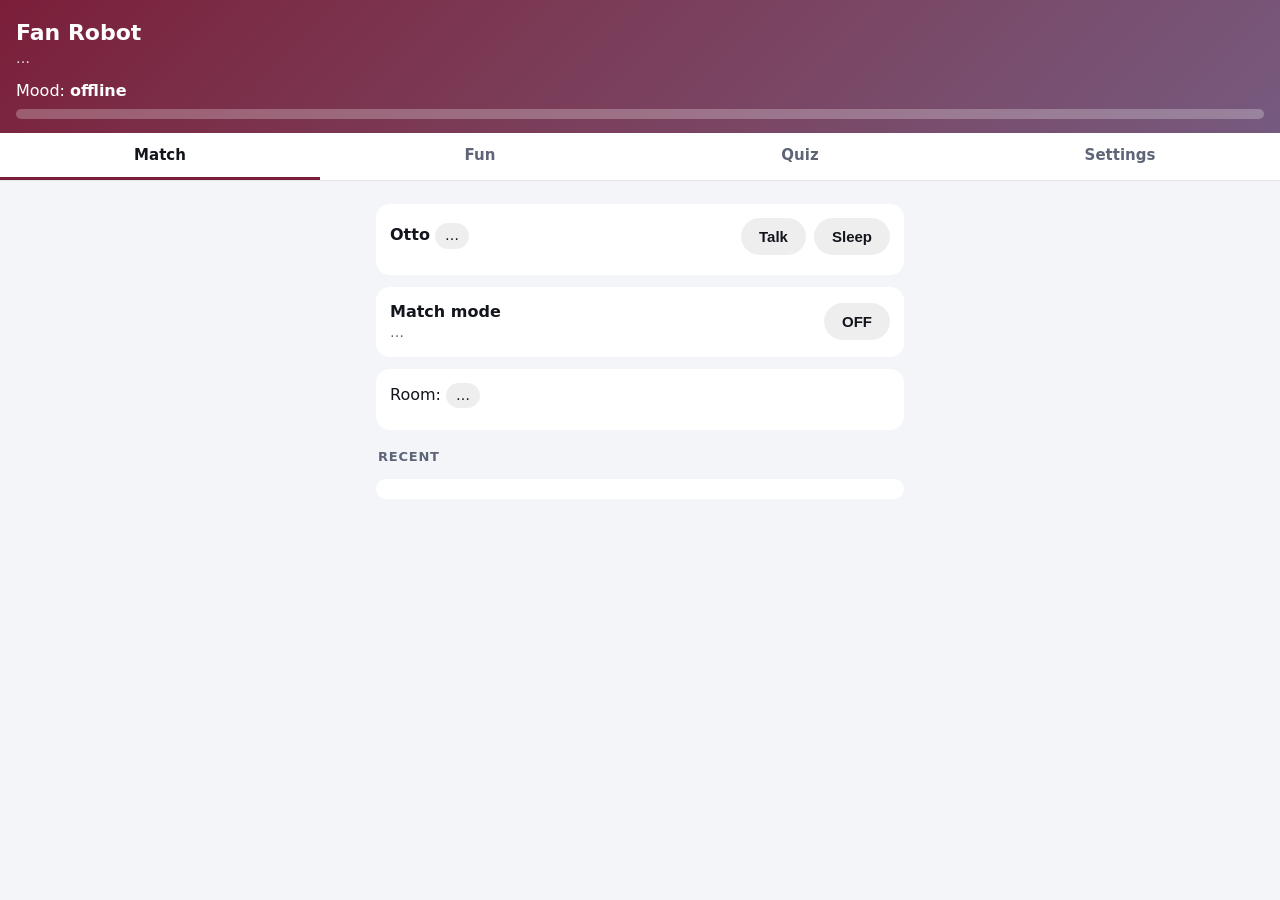
==== commit 5b7f553f: "Otto talks: Turkish fan chat on Gemini Live with a man's voice, wake words, sleep, live scores - tal" ====
--- a/fan_robot/static/index.html
+++ b/fan_robot/static/index.html
@@ -85,6 +85,13 @@
   <button data-tab="quiz">Quiz</button><button data-tab="settings">Settings</button>
 </nav>
 <main>
+  <div class="card talk">
+    <div class="watch">
+      <div><b id="talkLabel">Otto</b> <span class="pill" id="talkState">…</span></div>
+      <div class="row" style="margin:0"><button class="switch" id="talkBtn">Talk</button><button class="switch" id="sleepBtn">Sleep</button></div>
+    </div>
+    <div class="small" id="caption" style="margin-top:6px"></div>
+  </div>
   <section id="tab-match">
     <div class="card watch">
       <div><b id="watchLabel">Match mode</b><div class="small" id="watchState">…</div></div>
@@ -152,6 +159,11 @@
       <label for="latency"><span id="latencyLabel">Speaker delay</span>: <b id="latencyValue"></b></label>
       <input id="latency" type="range" min="0" max="0.5" step="0.01">
       <label class="check"><input type="checkbox" id="offers"> <span id="offersLabel">Offers</span></label>
+      <label for="voice" id="voiceLabel">Voice</label>
+      <select id="voice"></select>
+      <label class="check"><input type="checkbox" id="selfStart"> <span id="selfStartLabel">Starts a chat</span></label>
+      <label for="sleepAfter" id="sleepAfterLabel">Sleep after (min)</label>
+      <input id="sleepAfter" type="number" min="0" max="600" step="5">
       <div class="row"><button class="act" id="save">Save</button></div>
       <div class="row"><button class="act" id="listenModel">Download listening model</button> <span class="small" id="modelState"></span></div>
       <div class="row"><button class="act" id="record">Record voice lines</button> <span class="small" id="voiceState"></span></div>
@@ -181,6 +193,7 @@
 <script>
 const $ = id => document.getElementById(id);
 let L = {};                                         // UI strings in the team's language
+let talkOn = false, asleep = false;
 let watchOn = false, lang = "en", tab = "match", clips = [], lastJoke = null, quizPhase = "idle";
 let player = localStorage.getItem("fanPlayer") || "", dismissedOffer = "";
 const clock = sec => new Date(sec * 1000).toLocaleTimeString(lang, {hour: "2-digit", minute: "2-digit"});
@@ -218,6 +231,7 @@
   const strings = {moodLabel: L.mood, teamLabel: L.team, keyLabel: L.gemini_key, save: L.save, record: L.record_voice,
     watchLabel: L.watch, roomLabel: L.room, recentLabel: L.recent, apiKeyLabel: L.api_key, listenModel: L.listen_model,
     latencyLabel: L.latency, offersLabel: L.offers, offerYes: L.offer_yes, offerNo: L.offer_no,
+    voiceLabel: sub(L.talk, "voice"), selfStartLabel: sub(L.talk, "self_start"), sleepAfterLabel: sub(L.talk, "sleep_after"),
     nowLabel: sub(L.fun, "now"), stopBtn: sub(L.fun, "stop"), jokeBtn: sub(L.fun, "joke"), musicBtn: sub(L.fun, "music"),
     matchClipBtn: sub(L.fun, "match"), chantBtn: sub(L.fun, "chant"), lastJokeLabel: sub(L.fun, "last_joke"),
     libraryLabel: sub(L.fun, "library"), nameLabel: sub(L.quiz, "name"), joinBtn: sub(L.quiz, "join"),
@@ -281,6 +295,12 @@
       const li = el("li", "", `${clock(r.at)}  ${sub(L.moments, r.moment)}`);
       li.append(el("span", "small", sub(L.sources, r.source))); ul.append(li);
     }
+    const tk = s.talk || {};
+    talkOn = !!tk.chat && tk.chat !== "off"; asleep = !!tk.asleep;
+    text($("talkState"), sub(L.talk, asleep ? "asleep" : talkOn ? "talking" : tk.quiet ? "quiet" : "awake"));
+    $("talkBtn").classList.toggle("on", talkOn); text($("talkBtn"), sub(L.talk, talkOn ? "end" : "talk"));
+    $("sleepBtn").classList.toggle("on", asleep); text($("sleepBtn"), sub(L.talk, asleep ? "wake" : "sleep"));
+    text($("caption"), talkOn && tk.caption ? `“${tk.caption}”` : (tk.wake_word === false ? sub(L.talk, "no_wake") : ""));
     const now = s.now_playing;
     text($("nowTitle"), now ? (now.title || sub(L.moments, now.moment)) : sub(L.fun, "nothing"));
     const o = s.offer, key = o ? `${o.kind}${o.at}` : "";
@@ -303,7 +323,7 @@
 
 // ---- fun ----
 function showJoke(j) { lastJoke = j.id; $("jokeCard").hidden = false; text($("jokeText"), j.text); }
-$("jokeBtn").onclick = async () => { const j = await api("joke", {}); if (j.ok || j.text) showJoke(j); else toast(j.error); };
+$("jokeBtn").onclick = async () => { const j = await api("joke", {}); if (j.text) showJoke(j); if (!j.ok) toast(j.error); };
 for (const [id, cat] of [["musicBtn", "music"], ["matchClipBtn", "match"], ["chantBtn", "chant"]])
   $(id).onclick = async () => { const r = await api("play", {category: cat}); toast(r.ok ? r.title : (r.error === "no clips" ? sub(L.fun, "no_clips") : r.error)); };
 $("stopBtn").onclick = () => api("stop", {});
@@ -325,7 +345,12 @@
   for (const c of clips) {
     const li = el("li"); li.append(el("span", "name", c.title));
     const a = c.analysis;
-    li.append(el("span", "small", a ? (a.bpm ? `${Math.round(a.bpm)} ${sub(L.clips, "bpm")}` : `${Math.round(a.duration_s || 0)}s`) : "…"));
+    const info = el("button", "", a ? (a.bpm ? `${Math.round(a.bpm)} ${sub(L.clips, "bpm")}` : `${Math.round(a.duration_s || 0)}s`) : "…");
+    if (a && a.bpm) info.onclick = async () => {        // fix the tempo by ear (e.g. 124 -> 83)
+      const v = parseFloat(prompt(sub(L.clips, "fix_bpm"), Math.round(a.bpm)));
+      if (v > 0) { await api(`media/${c.id}`, {bpm: v}, "PATCH"); loadClips(); }
+    };
+    li.append(info);
     const sel = el("select");
     for (const k of ["chant", "music", "match"]) sel.append(new Option(sub(L.categories, k), k, false, k === c.category));
     sel.onchange = () => api(`media/${c.id}`, {category: sel.value}, "PATCH");
@@ -458,16 +483,23 @@
   text($("apiKeyState"), s.API_FOOTBALL_KEY ? L.key_saved : L.key_missing);
   $("latency").value = s.latency; text($("latencyValue"), `${Math.round(s.latency * 1000)} ms`);
   $("offers").checked = !!s.offers;
+  const v = $("voice"); v.replaceChildren();
+  for (const name of s.voices || []) v.append(new Option(name, name, false, name === s.voice));
+  $("selfStart").checked = !!s.self_start; $("sleepAfter").value = s.sleep_after_min;
 }
 $("latency").oninput = () => text($("latencyValue"), `${Math.round($("latency").value * 1000)} ms`);
 $("save").onclick = async () => {
   const body = {TEAM: $("team").value, GEMINI_API_KEY: $("key").value, API_FOOTBALL_KEY: $("apiKey").value,
-                FAN_ROBOT_AUDIO_LATENCY_S: String($("latency").value), FAN_ROBOT_OFFERS: $("offers").checked ? "1" : "0.0"};
+                FAN_ROBOT_AUDIO_LATENCY_S: String($("latency").value), FAN_ROBOT_OFFERS: $("offers").checked ? "1" : "0.0",
+                GEMINI_VOICE: $("voice").value, FAN_ROBOT_SELF_START: $("selfStart").checked ? "1" : "0.0",
+                FAN_ROBOT_SLEEP_AFTER_MIN: String($("sleepAfter").value === "0" ? "0.0" : $("sleepAfter").value)};
   const r = await api("settings", body);
   $("key").value = ""; $("apiKey").value = ""; toast(r.ok ? L.saved : r.error); await loadTeam(); await loadSettings();
 };
 $("record").onclick = async () => { const r = await api("voice/record", {}); if (!r.ok) toast(r.error); };
 $("watchBtn").onclick = () => api("watch", {on: !watchOn});
+$("talkBtn").onclick = async () => { const r = await api("chat", {on: !talkOn}); if (!r.ok) toast(r.error); };
+$("sleepBtn").onclick = () => api("sleep", {on: !asleep});
 $("listenModel").onclick = async () => { const r = await api("listen-model", {}); if (!r.ok) toast(r.error); };
 
 loadTeam().then(loadSettings); poll();
